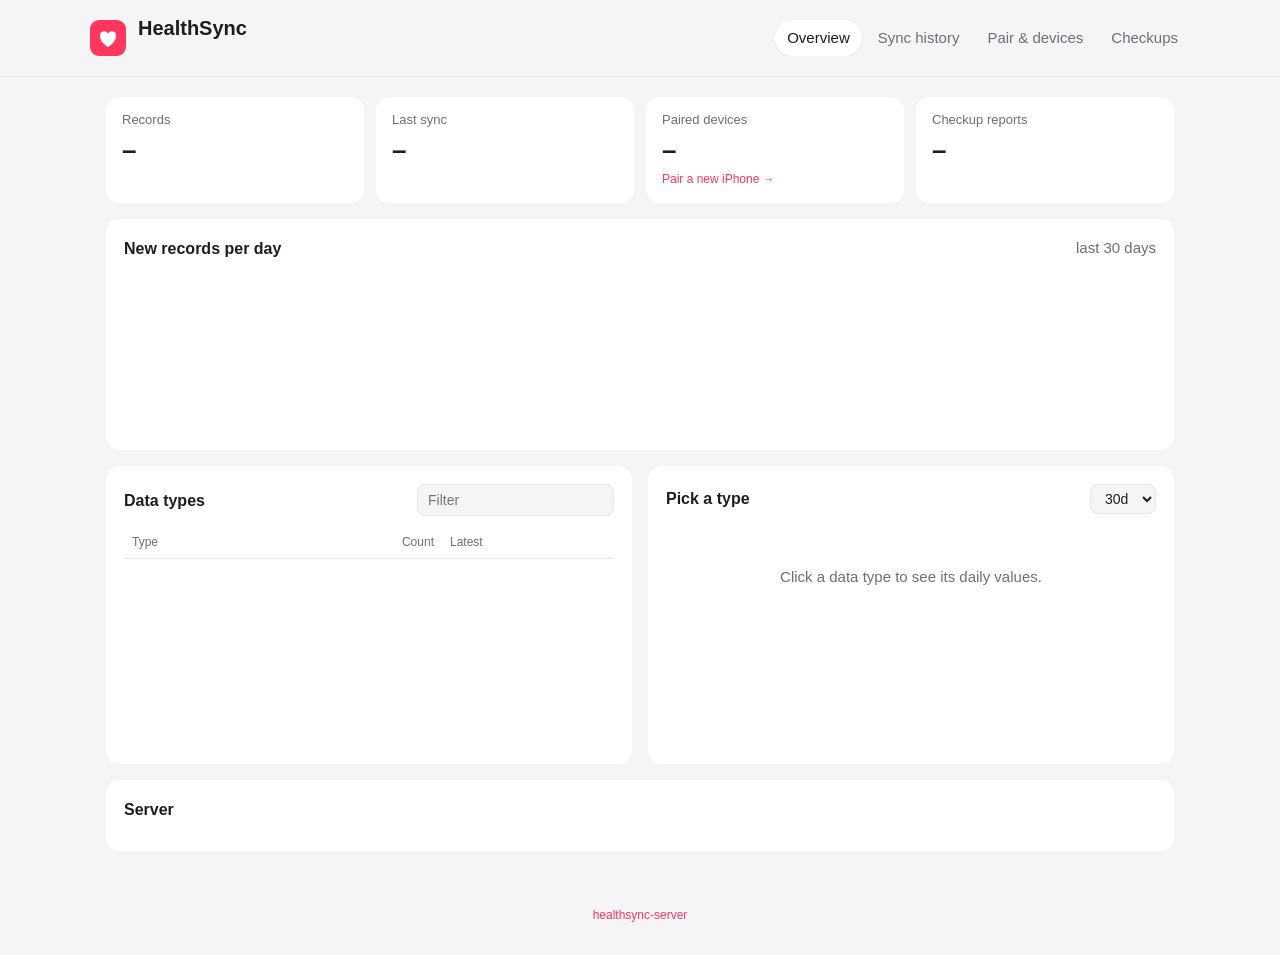
==== server/web/index.html @ b44e1334 "Desktop app: native MyGo window and menu bar, Kero-style look The server core moves to package serve" ====
<!doctype html>
<html lang="en">
<head>
<meta charset="utf-8">
<meta name="viewport" content="width=device-width, initial-scale=1">
<title>HealthSync Server</title>
<link rel="icon" href="data:image/svg+xml,%3Csvg xmlns='http://www.w3.org/2000/svg' viewBox='0 0 32 32'%3E%3Crect width='32' height='32' rx='8' fill='%23ff375f'/%3E%3Cpath d='M16 24s-7-4.4-7-9.2A3.8 3.8 0 0 1 16 12a3.8 3.8 0 0 1 7 2.8C23 19.6 16 24 16 24z' fill='%23fff'/%3E%3C/svg%3E">
<link rel="stylesheet" href="style.css">
</head>
<body>
<header class="top">
  <div class="brand">
    <span class="logo" aria-hidden="true"></span>
    <div>
      <h1 id="server-name">HealthSync</h1>
      <p class="sub" id="server-sub">&nbsp;</p>
    </div>
  </div>
  <nav class="tabs" role="tablist">
    <button role="tab" data-tab="overview" data-i18n="tab.overview">Overview</button>
    <button role="tab" data-tab="history" data-i18n="tab.history">Sync history</button>
    <button role="tab" data-tab="devices" data-i18n="tab.devices">Pair &amp; devices</button>
    <button role="tab" data-tab="reports" data-i18n="tab.reports">Checkups</button>
  </nav>
</header>

<main>
  <!-- overview -->
  <section id="tab-overview" class="tab">
    <div class="tiles">
      <div class="tile"><span class="label" data-i18n="ov.records">Records</span><span class="value" id="t-total">–</span><span class="hint" id="t-types"></span></div>
      <div class="tile"><span class="label" data-i18n="ov.last">Last sync</span><span class="value" id="t-last">–</span><span class="hint" id="t-last-hint"></span></div>
      <div class="tile"><span class="label" data-i18n="ov.devices">Paired devices</span><span class="value" id="t-devices">–</span><span class="hint"><a href="#devices" data-i18n="ov.pairnew">Pair a new iPhone →</a></span></div>
      <div class="tile"><span class="label" data-i18n="ov.reports">Checkup reports</span><span class="value" id="t-reports">–</span><span class="hint" id="t-reports-hint"></span></div>
    </div>

    <div class="card">
      <div class="card-head"><h2 data-i18n="ov.activity">New records per day</h2><span class="muted" data-i18n="ov.30d">last 30 days</span></div>
      <div id="activity" class="chart"></div>
    </div>

    <div class="grid2">
      <div class="card">
        <div class="card-head"><h2 data-i18n="ov.types">Data types</h2><input id="type-filter" type="search" data-i18n-ph="ov.filter" placeholder="Filter"></div>
        <div class="scroll"><table class="list" id="types"><thead><tr><th data-i18n="col.type">Type</th><th class="num" data-i18n="col.count">Count</th><th data-i18n="col.latest">Latest</th></tr></thead><tbody></tbody></table></div>
      </div>
      <div class="card" id="type-detail">
        <div class="card-head"><h2 id="td-title" data-i18n="ov.pick">Pick a type</h2><select id="td-days"><option value="7">7d</option><option value="30" selected>30d</option><option value="365">1y</option></select></div>
        <div id="td-chart" class="chart tall"><p class="empty" data-i18n="ov.pickhint">Click a data type to see its daily values.</p></div>
      </div>
    </div>

    <div class="card">
      <div class="card-head"><h2 data-i18n="ov.server">Server</h2></div>
      <dl class="kv" id="server-info"></dl>
    </div>
  </section>

  <!-- history -->
  <section id="tab-history" class="tab" hidden>
    <div class="card">
      <div class="card-head">
        <h2 data-i18n="tab.history">Sync history</h2>
        <div class="seg" id="kind-filter">
          <button data-kind="" class="on" data-i18n="k.all">All</button>
          <button data-kind="ingest" data-i18n="k.ingest">Data</button>
          <button data-kind="report" data-i18n="k.report">Checkups</button>
          <button data-kind="pair" data-i18n="k.pair">Pairing</button>
          <button data-kind="auth" data-i18n="k.auth">Rejected</button>
          <button data-kind="hook" data-i18n="k.hook">Hook</button>
        </div>
      </div>
      <div class="scroll"><table class="list" id="logs"><thead><tr>
        <th data-i18n="col.time">Time</th><th data-i18n="col.event">Event</th><th data-i18n="col.device">Device</th>
        <th class="num" data-i18n="col.received">Received</th><th class="num" data-i18n="col.new">New</th><th data-i18n="col.detail">Detail</th>
      </tr></thead><tbody></tbody></table></div>
      <button class="ghost wide" id="more" data-i18n="more">Load more</button>
    </div>
  </section>

  <!-- pairing -->
  <section id="tab-devices" class="tab" hidden>
    <div id="pending"></div>
    <div class="card pair">
      <div class="pair-body">
        <div class="qr" id="qr"><button class="primary" id="pair-btn" data-i18n="pair.new">Pair a new iPhone</button></div>
        <div class="pair-text">
          <h2 data-i18n="pair.title">Pair with the HealthSync app</h2>
          <ol>
            <li data-i18n="pair.s1">Click “Pair a new iPhone” to show a one-time code.</li>
            <li data-i18n="pair.s2">On the iPhone, scan the QR code with the Camera or in HealthSync → Add destination → Local server.</li>
            <li data-i18n="pair.s3">The app saves the address and its own token. Done.</li>
          </ol>
          <div id="pair-active" hidden>
            <p class="code" id="pair-code"></p>
            <p class="muted"><span data-i18n="pair.expires">Expires in</span> <span id="pair-left"></span> · <span id="pair-url"></span></p>
            <p><button class="ghost" id="pair-copy" data-i18n="pair.copy">Copy link</button> <button class="ghost" id="pair-cancel" data-i18n="pair.cancel">Cancel</button></p>
          </div>
        </div>
      </div>
    </div>
    <div class="card">
      <div class="card-head"><h2 data-i18n="dev.title">Paired devices</h2></div>
      <div class="scroll"><table class="list" id="devices"><thead><tr>
        <th data-i18n="col.device">Device</th><th data-i18n="dev.paired">Paired</th><th data-i18n="dev.seen">Last seen</th><th></th>
      </tr></thead><tbody></tbody></table></div>
      <details class="token">
        <summary data-i18n="tok.title">Shared token (manual setup)</summary>
        <p class="muted" data-i18n="tok.hint">Paste this into the app if you can't scan. Every paired device has its own token instead, which you can revoke above.</p>
        <p><code id="token">••••••••</code> <button class="ghost" id="token-show" data-i18n="tok.show">Show</button></p>
      </details>
    </div>

    <div class="card">
      <div class="card-head"><h2 data-i18n="mcp.title">AI assistants (MCP)</h2></div>
      <p class="muted" data-i18n="mcp.hint">Let Claude or another MCP client read your health data (read-only). Create a token for it; you can revoke it above like any device.</p>
      <p><button class="ghost" id="mcp-token" data-i18n="mcp.create">Create token for an AI assistant</button></p>
      <div id="mcp-setup" hidden>
        <p class="muted" data-i18n="mcp.once">Copy it now, it won't be shown again.</p>
        <div id="mcp-configs"></div>
      </div>
      <p class="muted"><span data-i18n="mcp.local">On this computer, desktop apps can also run it over stdio without a token:</span></p>
      <pre class="snippet">{"mcpServers": {"healthsync": {"command": "healthsync-server", "args": ["mcp"]}}}</pre>
    </div>
  </section>

  <!-- reports -->
  <section id="tab-reports" class="tab" hidden>
    <div class="card">
      <div class="card-head"><h2 data-i18n="tab.reports">Checkups</h2></div>
      <p class="muted" data-i18n="rep.hint">Checkup reports imported in the app (PDF / photo → structured values). Files are kept in the reports folder of the data directory.</p>
      <div class="scroll"><table class="list" id="reports"><thead><tr>
        <th data-i18n="col.date">Date</th><th data-i18n="rep.inst">Institution</th><th class="num" data-i18n="rep.items">Items</th><th class="num" data-i18n="rep.flagged">Flagged</th><th data-i18n="rep.received">Received</th>
      </tr></thead><tbody></tbody></table></div>
    </div>
  </section>
</main>
<footer><a href="https://github.com/herosizy/healthsync-server" target="_blank" rel="noopener">healthsync-server</a> <span id="ver"></span></footer>
<script src="app.js"></script>
</body>
</html>
---- server/web/style.css ----
:root {
  --bg: #f5f5f7; --card: #fff; --text: #1d1d1f; --muted: #6e6e73; --line: #e5e5ea;
  --accent: #ff375f; --accent-soft: #ffe5ea; --ok: #248a3d; --bad: #d70015; --bar: #ff375f; --bar-soft: #ffc2cf;
  --radius: 14px;
  color-scheme: light dark;
}
@media (prefers-color-scheme: dark) {
  :root {
    --bg: #000; --card: #1c1c1e; --text: #f5f5f7; --muted: #98989d; --line: #2c2c2e;
    --accent: #ff4f73; --accent-soft: #3a1820; --ok: #30d158; --bad: #ff453a; --bar: #ff4f73; --bar-soft: #5a2533;
  }
}
* { box-sizing: border-box; }
body {
  margin: 0; background: var(--bg); color: var(--text);
  font: 15px/1.45 -apple-system, BlinkMacSystemFont, "SF Pro Text", "PingFang SC", "Segoe UI", Roboto, "Noto Sans SC", sans-serif;
}
a { color: var(--accent); text-decoration: none; }
a:hover { text-decoration: underline; }
h1, h2 { margin: 0; font-weight: 650; }
h1 { font-size: 20px; }
h2 { font-size: 16px; }
.muted, .sub { color: var(--muted); }
.sub { margin: 0; font-size: 13px; }

.top {
  position: sticky; top: 0; z-index: 2; display: flex; flex-wrap: wrap; gap: 12px 24px; align-items: center; justify-content: space-between;
  padding: 14px max(16px, calc((100vw - 1100px) / 2)); background: color-mix(in srgb, var(--bg) 85%, transparent);
  backdrop-filter: saturate(180%) blur(20px); border-bottom: 1px solid var(--line);
}
@media (max-width: 760px) { .top { position: static; } }
.brand { display: flex; gap: 12px; align-items: center; min-width: 0; }
.logo { width: 36px; height: 36px; border-radius: 9px; flex: none; background: var(--accent) url("data:image/svg+xml,%3Csvg xmlns='http://www.w3.org/2000/svg' viewBox='0 0 32 32'%3E%3Cpath d='M16 24s-7-4.4-7-9.2A3.8 3.8 0 0 1 16 12a3.8 3.8 0 0 1 7 2.8C23 19.6 16 24 16 24z' fill='%23fff'/%3E%3C/svg%3E") center/100% no-repeat; }
.tabs { display: flex; gap: 4px; overflow-x: auto; max-width: 100%; }
.tabs button, .seg button {
  border: 0; background: none; color: var(--muted); font: inherit; padding: 7px 12px; border-radius: 999px; cursor: pointer; white-space: nowrap;
}
.tabs button[aria-selected="true"], .seg button.on { background: var(--card); color: var(--text); box-shadow: 0 1px 2px rgba(0,0,0,.08); }
main { max-width: 1100px; margin: 0 auto; padding: 20px 16px 40px; }
footer { text-align: center; color: var(--muted); font-size: 12px; padding: 0 16px 30px; }

.card { background: var(--card); border-radius: var(--radius); padding: 18px; margin-bottom: 16px; min-width: 0; }
.card-head { display: flex; flex-wrap: wrap; gap: 8px 12px; align-items: center; justify-content: space-between; margin-bottom: 12px; }
.grid2 { display: grid; grid-template-columns: 1fr 1fr; gap: 16px; }
.grid2 > .card { margin-bottom: 16px; }
@media (max-width: 760px) { .grid2 { grid-template-columns: 1fr; gap: 0; } }

.tiles { display: grid; grid-template-columns: repeat(4, 1fr); gap: 12px; margin-bottom: 16px; }
@media (max-width: 760px) { .tiles { grid-template-columns: 1fr 1fr; } }
.tile { background: var(--card); border-radius: var(--radius); padding: 14px 16px; display: flex; flex-direction: column; gap: 2px; min-width: 0; }
.tile .label { color: var(--muted); font-size: 13px; }
.tile .value { font-size: 26px; font-weight: 650; font-variant-numeric: tabular-nums; white-space: nowrap; overflow: hidden; text-overflow: ellipsis; }
.tile .hint { color: var(--muted); font-size: 12px; min-height: 1.4em; white-space: nowrap; overflow: hidden; text-overflow: ellipsis; }

.chart { width: 100%; height: 160px; position: relative; }
.chart.tall { height: 220px; }
.chart svg { width: 100%; height: 100%; display: block; overflow: visible; }
.chart .axis { fill: var(--muted); font-size: 10px; }
.chart .grid { stroke: var(--line); stroke-width: 1; }
.chart .bar { fill: var(--bar); }
.chart .bar.fail { fill: var(--bad); }
.chart .bar:hover { opacity: .75; }
.chart .line { fill: none; stroke: var(--accent); stroke-width: 2; }
.chart .area { fill: var(--accent-soft); }
.empty { color: var(--muted); text-align: center; padding: 40px 0; margin: 0; }
.tip { position: absolute; pointer-events: none; background: var(--text); color: var(--bg); font-size: 12px; padding: 4px 8px; border-radius: 6px; white-space: nowrap; transform: translate(-50%, -110%); }

.scroll { overflow-x: auto; }
table.list { width: 100%; border-collapse: collapse; font-size: 14px; }
.list th { text-align: left; color: var(--muted); font-weight: 500; font-size: 12px; padding: 6px 8px; border-bottom: 1px solid var(--line); white-space: nowrap; }
.list td { padding: 8px; border-bottom: 1px solid var(--line); vertical-align: top; }
.list tr:last-child td { border-bottom: 0; }
.list .num { text-align: right; font-variant-numeric: tabular-nums; }
#types tbody tr { cursor: pointer; }
#types tbody tr:hover, #types tbody tr.sel { background: var(--accent-soft); }
#types td:first-child { word-break: break-all; }
.card > .scroll { max-height: 420px; overflow-y: auto; }
#tab-history .card > .scroll { max-height: none; }
.nowrap { white-space: nowrap; }
.badge { display: inline-block; font-size: 12px; padding: 1px 8px; border-radius: 999px; background: var(--line); white-space: nowrap; }
.badge.ok { background: color-mix(in srgb, var(--ok) 18%, transparent); color: var(--ok); }
.badge.bad { background: color-mix(in srgb, var(--bad) 15%, transparent); color: var(--bad); }
.detail { color: var(--muted); font-size: 13px; max-width: 420px; }
.detail details summary { cursor: pointer; }
.detail pre { white-space: pre-wrap; word-break: break-word; margin: 6px 0 0; font-size: 12px; }

input[type=search], select { font: inherit; font-size: 14px; color: var(--text); background: var(--bg); border: 1px solid var(--line); border-radius: 8px; padding: 5px 10px; }
button.primary, button.ghost { font: inherit; border-radius: 10px; cursor: pointer; padding: 8px 14px; }
button.primary { background: var(--accent); color: #fff; border: 0; font-weight: 600; padding: 12px 18px; }
button.ghost { background: none; color: var(--accent); border: 1px solid var(--line); }
button.ghost.danger { color: var(--bad); }
button.wide { width: 100%; margin-top: 10px; }

.pair-body { display: flex; gap: 28px; align-items: center; flex-wrap: wrap; }
.qr { width: 240px; height: 240px; flex: none; display: grid; place-items: center; background: var(--bg); border-radius: 12px; }
.qr svg { width: 100%; height: 100%; border-radius: 12px; }
.pair-text { flex: 1 1 280px; min-width: 0; }
.pair-text ol { padding-left: 20px; color: var(--muted); }
.code { font-size: 40px; font-weight: 700; letter-spacing: .12em; margin: 8px 0 0; font-variant-numeric: tabular-nums; }
@media (max-width: 560px) { .qr { width: 100%; height: auto; aspect-ratio: 1; } }

.pending { border: 2px solid var(--accent); }
.pending .row { display: flex; gap: 12px; align-items: center; justify-content: space-between; flex-wrap: wrap; }

.kv { display: grid; grid-template-columns: max-content 1fr; gap: 6px 16px; margin: 0; font-size: 14px; }
.kv dt { color: var(--muted); }
.kv dd { margin: 0; word-break: break-all; }
.token { margin-top: 12px; }
.token summary { cursor: pointer; color: var(--muted); }
code { font-family: ui-monospace, SFMono-Regular, Menlo, monospace; font-size: 13px; word-break: break-all; }
.snippet { background: var(--bg); border-radius: 8px; padding: 10px 12px; font: 12px/1.5 ui-monospace, SFMono-Regular, Menlo, monospace; white-space: pre-wrap; word-break: break-all; margin: 4px 0 12px; }
.cfg-head { display: flex; justify-content: space-between; align-items: center; gap: 8px; font-size: 13px; color: var(--muted); }
.cfg-head button { padding: 3px 10px; font-size: 13px; }
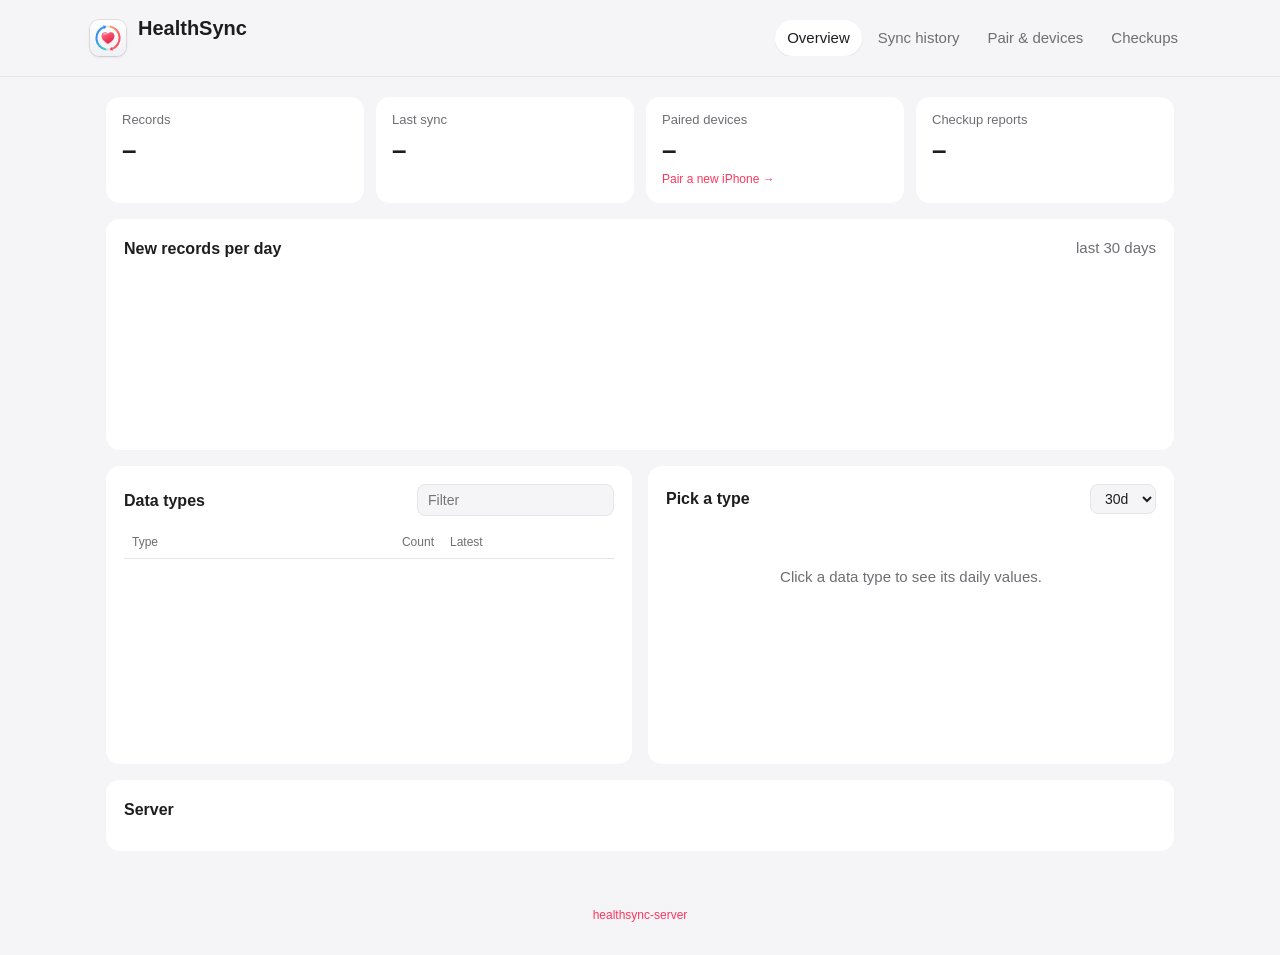
==== commit 24fd449c: "healthsync-server Self-hosted server for the HealthSync iPhone app: receives Apple Health data into " ====
--- a/server/web/index.html
+++ b/server/web/index.html
@@ -4,7 +4,8 @@
 <meta charset="utf-8">
 <meta name="viewport" content="width=device-width, initial-scale=1">
 <title>HealthSync Server</title>
-<link rel="icon" href="data:image/svg+xml,%3Csvg xmlns='http://www.w3.org/2000/svg' viewBox='0 0 32 32'%3E%3Crect width='32' height='32' rx='8' fill='%23ff375f'/%3E%3Cpath d='M16 24s-7-4.4-7-9.2A3.8 3.8 0 0 1 16 12a3.8 3.8 0 0 1 7 2.8C23 19.6 16 24 16 24z' fill='%23fff'/%3E%3C/svg%3E">
+<link rel="icon" href="icon.svg" type="image/svg+xml">
+<link rel="apple-touch-icon" href="apple-touch-icon.png">
 <link rel="stylesheet" href="style.css">
 </head>
 <body>
--- a/server/web/style.css
+++ b/server/web/style.css
@@ -30,7 +30,7 @@
 }
 @media (max-width: 760px) { .top { position: static; } }
 .brand { display: flex; gap: 12px; align-items: center; min-width: 0; }
-.logo { width: 36px; height: 36px; border-radius: 9px; flex: none; background: var(--accent) url("data:image/svg+xml,%3Csvg xmlns='http://www.w3.org/2000/svg' viewBox='0 0 32 32'%3E%3Cpath d='M16 24s-7-4.4-7-9.2A3.8 3.8 0 0 1 16 12a3.8 3.8 0 0 1 7 2.8C23 19.6 16 24 16 24z' fill='%23fff'/%3E%3C/svg%3E") center/100% no-repeat; }
+.logo { width: 36px; height: 36px; border-radius: 9px; flex: none; background: url("icon.svg") center/100% no-repeat; box-shadow: 0 0 0 1px rgba(0,0,0,.08), 0 1px 3px rgba(0,0,0,.12); }
 .tabs { display: flex; gap: 4px; overflow-x: auto; max-width: 100%; }
 .tabs button, .seg button {
   border: 0; background: none; color: var(--muted); font: inherit; padding: 7px 12px; border-radius: 999px; cursor: pointer; white-space: nowrap;
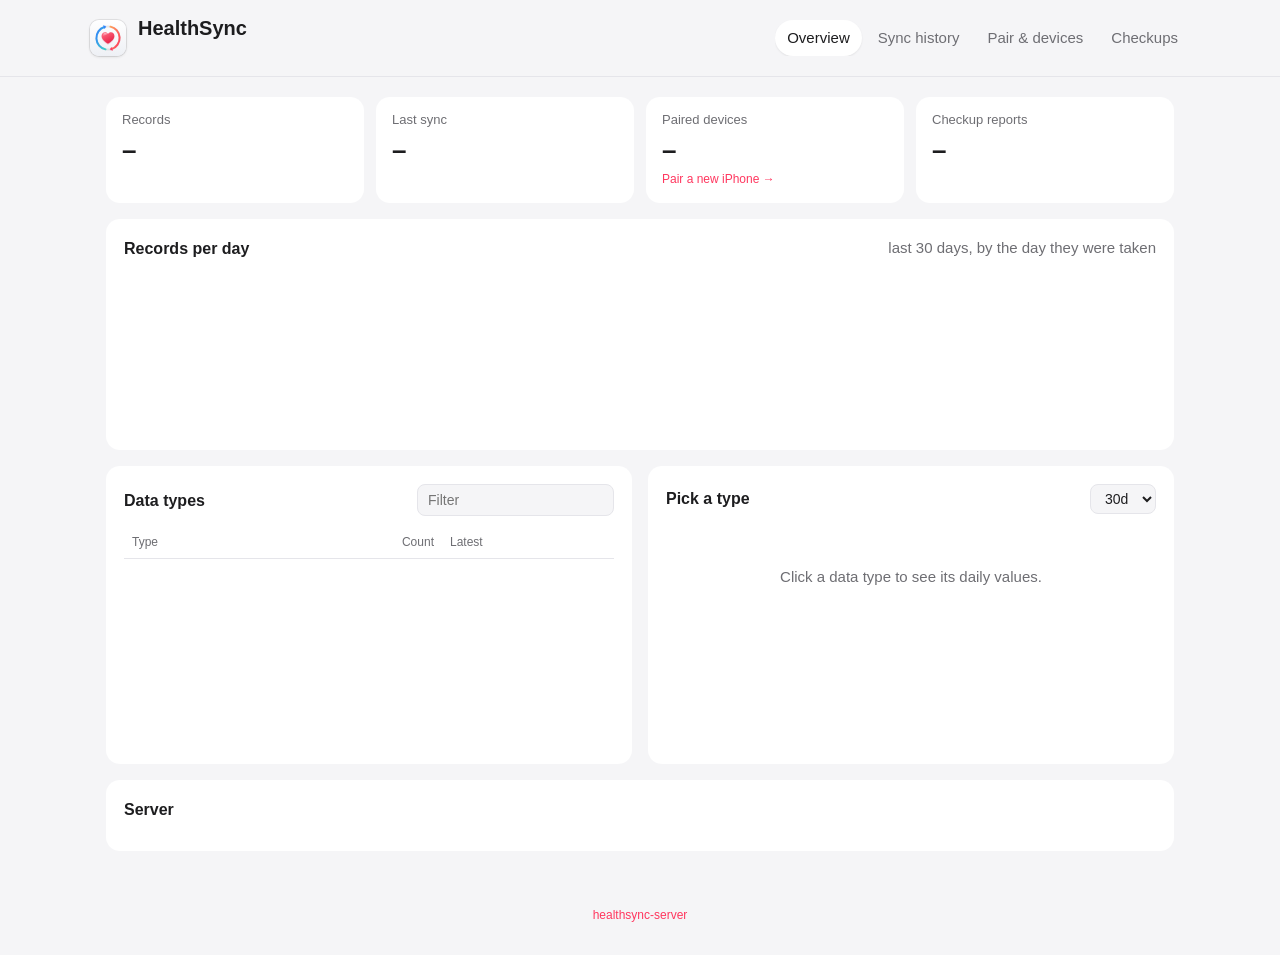
==== commit 1aa0a069: "Release 0.0.5: two-step pairing, read-only AI tokens, backups, update prompt - POST/GET/DELETE /pair" ====
--- a/server/web/index.html
+++ b/server/web/index.html
@@ -36,7 +36,7 @@
     </div>
 
     <div class="card">
-      <div class="card-head"><h2 data-i18n="ov.activity">New records per day</h2><span class="muted" data-i18n="ov.30d">last 30 days</span></div>
+      <div class="card-head"><h2 data-i18n="ov.activity">Records per day</h2><span class="muted" data-i18n="ov.30d">last 30 days, by the day they were taken</span></div>
       <div id="activity" class="chart"></div>
     </div>
 
@@ -113,7 +113,10 @@
     </div>
 
     <div class="card">
-      <div class="card-head"><h2 data-i18n="mcp.title">AI assistants (MCP)</h2></div>
+      <div class="card-head"><h2 data-i18n="mcp.title">AI assistants (MCP)</h2>
+        <label class="switch"><input type="checkbox" id="mcp-on"> <span data-i18n="mcp.on">Allow AI assistants</span></label></div>
+      <p class="muted" id="mcp-off" hidden data-i18n="mcp.offHint">Turned off: no assistant can connect. Tokens are kept and work again when you turn it back on.</p>
+      <div id="mcp-body">
       <p class="muted" data-i18n="mcp.hint">Let Claude or another MCP client read your health data (read-only). Create a token for it; you can revoke it above like any device.</p>
       <p><button class="ghost" id="mcp-token" data-i18n="mcp.create">Create token for an AI assistant</button></p>
       <div id="mcp-setup" hidden>
@@ -122,6 +125,10 @@
       </div>
       <p class="muted"><span data-i18n="mcp.local">On this computer, desktop apps can also run it over stdio without a token:</span></p>
       <pre class="snippet">{"mcpServers": {"healthsync": {"command": "healthsync-server", "args": ["mcp"]}}}</pre>
+      <p class="muted" data-i18n="mcp.extras">Once connected, the assistant offers prompts (weekly review, checkup review, sleep analysis, compare two periods) and resources (database schema, latest checkup, last 7 days).</p>
+      <p class="muted"><span data-i18n="mcp.skill">The skill tells the assistant how to query your data. Install it in Claude Code:</span> <a href="/skill.md" target="_blank">SKILL.md</a></p>
+      <pre class="snippet" id="skill-cmd"></pre>
+      </div>
     </div>
   </section>
 
--- a/server/web/style.css
+++ b/server/web/style.css
@@ -41,6 +41,8 @@
 
 .card { background: var(--card); border-radius: var(--radius); padding: 18px; margin-bottom: 16px; min-width: 0; }
 .card-head { display: flex; flex-wrap: wrap; gap: 8px 12px; align-items: center; justify-content: space-between; margin-bottom: 12px; }
+.switch { display: inline-flex; align-items: center; gap: 6px; font-size: 13px; cursor: pointer; }
+.switch input { accent-color: var(--accent, #e5484d); width: 16px; height: 16px; }
 .grid2 { display: grid; grid-template-columns: 1fr 1fr; gap: 16px; }
 .grid2 > .card { margin-bottom: 16px; }
 @media (max-width: 760px) { .grid2 { grid-template-columns: 1fr; gap: 0; } }
@@ -111,3 +113,4 @@
 .snippet { background: var(--bg); border-radius: 8px; padding: 10px 12px; font: 12px/1.5 ui-monospace, SFMono-Regular, Menlo, monospace; white-space: pre-wrap; word-break: break-all; margin: 4px 0 12px; }
 .cfg-head { display: flex; justify-content: space-between; align-items: center; gap: 8px; font-size: 13px; color: var(--muted); }
 .cfg-head button { padding: 3px 10px; font-size: 13px; }
+.confirm-code { font-size: 28px; font-weight: 700; letter-spacing: 6px; font-variant-numeric: tabular-nums; }
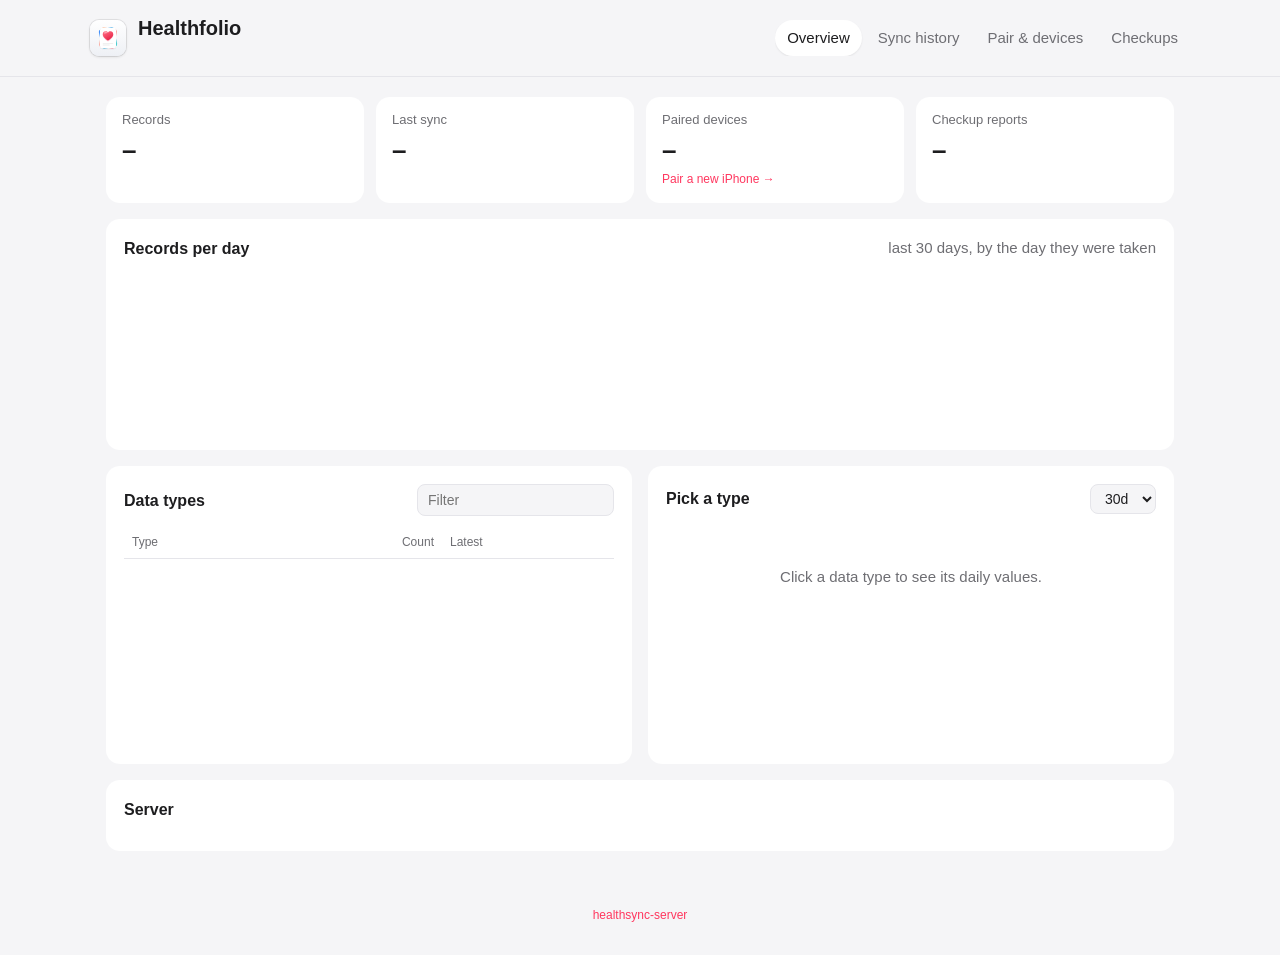
==== commit b5f6249c: "Release 0.0.15: HealthSync is now Healthfolio - The app, dashboard, menus, MCP descriptions and docs" ====
--- a/server/web/index.html
+++ b/server/web/index.html
@@ -3,7 +3,7 @@
 <head>
 <meta charset="utf-8">
 <meta name="viewport" content="width=device-width, initial-scale=1">
-<title>HealthSync Server</title>
+<title>Healthfolio Server</title>
 <link rel="icon" href="icon.svg" type="image/svg+xml">
 <link rel="apple-touch-icon" href="apple-touch-icon.png">
 <link rel="stylesheet" href="style.css">
@@ -13,7 +13,7 @@
   <div class="brand">
     <span class="logo" aria-hidden="true"></span>
     <div>
-      <h1 id="server-name">HealthSync</h1>
+      <h1 id="server-name">Healthfolio</h1>
       <p class="sub" id="server-sub">&nbsp;</p>
     </div>
   </div>
@@ -51,6 +51,12 @@
       </div>
     </div>
 
+    <div class="card" id="storage-card" hidden>
+      <div class="card-head"><h2 data-i18n="st.title">Storage</h2><span class="muted" id="storage-sub"></span></div>
+      <div class="stbar" id="storage-bar"></div>
+      <table class="sttable"><tbody id="storage-rows"></tbody></table>
+    </div>
+
     <div class="card">
       <div class="card-head"><h2 data-i18n="ov.server">Server</h2></div>
       <dl class="kv" id="server-info"></dl>
@@ -86,10 +92,10 @@
       <div class="pair-body">
         <div class="qr" id="qr"><button class="primary" id="pair-btn" data-i18n="pair.new">Pair a new iPhone</button></div>
         <div class="pair-text">
-          <h2 data-i18n="pair.title">Pair with the HealthSync app</h2>
+          <h2 data-i18n="pair.title">Pair with the Healthfolio app</h2>
           <ol>
             <li data-i18n="pair.s1">Click “Pair a new iPhone” to show a one-time code.</li>
-            <li data-i18n="pair.s2">On the iPhone, scan the QR code with the Camera or in HealthSync → Add destination → Local server.</li>
+            <li data-i18n="pair.s2">On the iPhone, scan the QR code with the Camera or in Healthfolio → Add destination → Local server.</li>
             <li data-i18n="pair.s3">The app saves the address and its own token. Done.</li>
           </ol>
           <div id="pair-active" hidden>
@@ -141,6 +147,18 @@
         <th data-i18n="col.date">Date</th><th data-i18n="rep.inst">Institution</th><th class="num" data-i18n="rep.items">Items</th><th class="num" data-i18n="rep.flagged">Flagged</th><th data-i18n="rep.received">Received</th>
       </tr></thead><tbody></tbody></table></div>
     </div>
+    <div class="card" id="report-detail" hidden>
+      <div class="card-head"><h2 id="rd-title"></h2><span class="muted" id="rd-sub"></span></div>
+      <div class="rd-grid">
+        <div class="scroll rd-items"><table class="list" id="rd-items"><thead><tr>
+          <th data-i18n="rd.item">Item</th><th class="num" data-i18n="rd.value">Value</th><th data-i18n="rd.range">Range</th><th></th>
+        </tr></thead><tbody></tbody></table></div>
+        <div class="rd-viewer">
+          <div class="rd-files" id="rd-files"></div>
+          <div class="rd-page" id="rd-page"><p class="empty" data-i18n="rd.pick">Click an item to see where it is in the original.</p></div>
+        </div>
+      </div>
+    </div>
   </section>
 </main>
 <footer><a href="https://github.com/herosizy/healthsync-server" target="_blank" rel="noopener">healthsync-server</a> <span id="ver"></span></footer>
--- a/server/web/style.css
+++ b/server/web/style.css
@@ -114,3 +114,29 @@
 .cfg-head { display: flex; justify-content: space-between; align-items: center; gap: 8px; font-size: 13px; color: var(--muted); }
 .cfg-head button { padding: 3px 10px; font-size: 13px; }
 .confirm-code { font-size: 28px; font-weight: 700; letter-spacing: 6px; font-variant-numeric: tabular-nums; }
+.stbar { display: flex; height: 10px; border-radius: 5px; overflow: hidden; background: var(--line, rgba(127,127,127,.15)); margin: 6px 0 12px; }
+.stbar span { min-width: 2px; }
+.sttable { width: 100%; border-collapse: collapse; font-size: 14px; table-layout: fixed; }
+.sttable td { padding: 6px 0; }
+.sttable td:first-child { width: 190px; }
+.sttable td.num { width: 90px; text-align: right; font-variant-numeric: tabular-nums; }
+.sttable td.path { overflow: hidden; text-overflow: ellipsis; white-space: nowrap; padding-right: 12px; }
+.sttable td.path code { font-size: 12px; color: var(--muted); }
+.sttable .dot { display: inline-block; width: 8px; height: 8px; border-radius: 4px; margin-right: 8px; }
+@media (max-width: 600px) { .sttable td.path { display: none; } }
+#reports tbody tr[data-report] { cursor: pointer; }
+#reports tbody tr.sel, #rd-items tbody tr.sel { background: var(--accent-soft); }
+.rd-grid { display: grid; grid-template-columns: minmax(280px, 1fr) minmax(320px, 1.4fr); gap: 16px; align-items: start; }
+.rd-items { max-height: 75vh; overflow: auto; }
+#rd-items tbody tr.locatable { cursor: pointer; }
+#rd-items .loc { color: var(--accent); font-size: 16px; }
+.small { font-size: 12px; }
+.bad-text { color: var(--bad); }
+.rd-files { font-size: 13px; margin-bottom: 8px; word-break: break-all; }
+.rd-page { max-height: 75vh; overflow: auto; border-radius: 8px; }
+.rd-sheet { position: relative; line-height: 0; }
+.rd-sheet img, .rd-sheet canvas { width: 100%; height: auto; display: block; border-radius: 6px; background: #fff; }
+.rd-hl { position: absolute; border: 2px solid var(--accent); background: rgba(255, 55, 95, .15); border-radius: 3px;
+  box-shadow: 0 0 0 4px rgba(255, 55, 95, .18); pointer-events: none; }
+.rd-pdf { width: 100%; height: 70vh; border: 0; border-radius: 6px; }
+@media (max-width: 800px) { .rd-grid { grid-template-columns: 1fr; } }
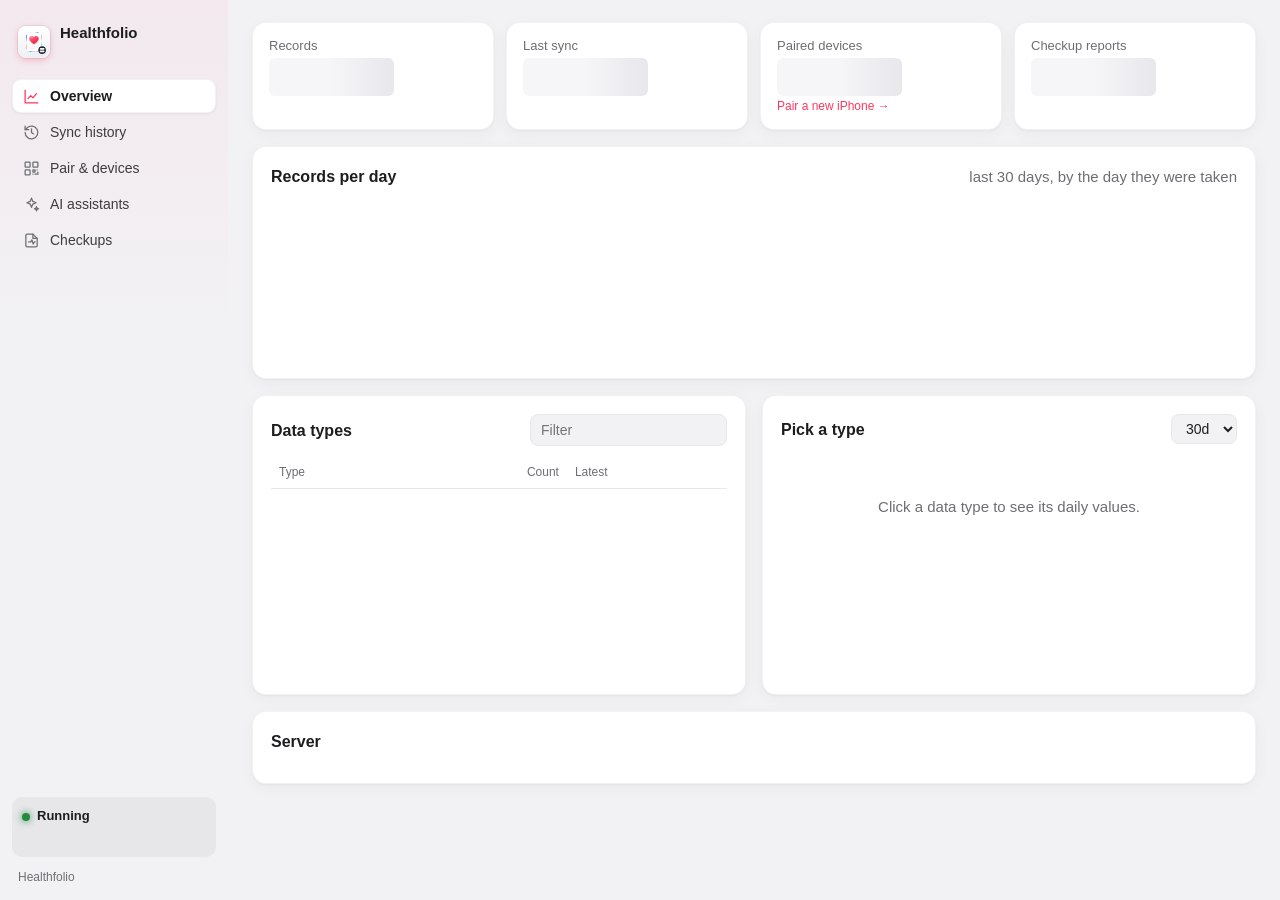
==== commit a5e402a3: "UI: dashboard sidebar redesign and motion; desktop sync pulse, toasts, pairing check Dashboard: side" ====
--- a/server/web/index.html
+++ b/server/web/index.html
@@ -9,30 +9,37 @@
 <link rel="stylesheet" href="style.css">
 </head>
 <body>
-<header class="top">
+<div class="shell">
+<aside class="side">
   <div class="brand">
     <span class="logo" aria-hidden="true"></span>
-    <div>
-      <h1 id="server-name">Healthfolio</h1>
-      <p class="sub" id="server-sub">&nbsp;</p>
+    <div class="brand-text">
+      <h1>Healthfolio</h1>
+      <p class="sub" id="server-name">&nbsp;</p>
     </div>
   </div>
   <nav class="tabs" role="tablist">
-    <button role="tab" data-tab="overview" data-i18n="tab.overview">Overview</button>
-    <button role="tab" data-tab="history" data-i18n="tab.history">Sync history</button>
-    <button role="tab" data-tab="devices" data-i18n="tab.devices">Pair &amp; devices</button>
-    <button role="tab" data-tab="reports" data-i18n="tab.reports">Checkups</button>
+    <button role="tab" data-tab="overview"><svg viewBox="0 0 24 24"><path d="M3 3v18h18"/><path d="M7 15l4-4 3 3 5-6"/></svg><span data-i18n="tab.overview">Overview</span></button>
+    <button role="tab" data-tab="history"><svg viewBox="0 0 24 24"><path d="M3 12a9 9 0 1 0 3-6.7L3 8"/><path d="M3 3v5h5"/><path d="M12 7v5l3 2"/></svg><span data-i18n="tab.history">Sync history</span></button>
+    <button role="tab" data-tab="devices"><svg viewBox="0 0 24 24"><rect x="3" y="3" width="7" height="7" rx="1"/><rect x="14" y="3" width="7" height="7" rx="1"/><rect x="3" y="14" width="7" height="7" rx="1"/><path d="M14 14h3v3h-3zM20 14v.01M14 20h.01M17 20h4v-3"/></svg><span data-i18n="tab.devices">Pair &amp; devices</span><b class="count" id="pending-count" hidden></b></button>
+    <button role="tab" data-tab="mcp"><svg viewBox="0 0 24 24"><path d="M12 3l1.9 4.6 4.6 1.9-4.6 1.9L12 16l-1.9-4.6-4.6-1.9 4.6-1.9z"/><path d="M19 15l.8 2.2 2.2.8-2.2.8L19 21l-.8-2.2-2.2-.8 2.2-.8z"/></svg><span data-i18n="tab.mcp">AI assistants</span></button>
+    <button role="tab" data-tab="reports"><svg viewBox="0 0 24 24"><path d="M14 3H6a2 2 0 0 0-2 2v14a2 2 0 0 0 2 2h12a2 2 0 0 0 2-2V9z"/><path d="M14 3v6h6"/><path d="M8 14h3l1.5-3 2 6 1.5-3H17"/></svg><span data-i18n="tab.reports">Checkups</span></button>
   </nav>
-</header>
+  <div class="status" id="status">
+    <div class="status-row"><i class="live" id="live"></i><span data-i18n="st.running">Running</span></div>
+    <span class="sub" id="server-sub">&nbsp;</span>
+  </div>
+  <footer><a href="https://github.com/HeroSizy/healthfolio-server" target="_blank" rel="noopener">Healthfolio</a> <span id="ver"></span></footer>
+</aside>
 
 <main>
   <!-- overview -->
   <section id="tab-overview" class="tab">
     <div class="tiles">
-      <div class="tile"><span class="label" data-i18n="ov.records">Records</span><span class="value" id="t-total">–</span><span class="hint" id="t-types"></span></div>
-      <div class="tile"><span class="label" data-i18n="ov.last">Last sync</span><span class="value" id="t-last">–</span><span class="hint" id="t-last-hint"></span></div>
-      <div class="tile"><span class="label" data-i18n="ov.devices">Paired devices</span><span class="value" id="t-devices">–</span><span class="hint"><a href="#devices" data-i18n="ov.pairnew">Pair a new iPhone →</a></span></div>
-      <div class="tile"><span class="label" data-i18n="ov.reports">Checkup reports</span><span class="value" id="t-reports">–</span><span class="hint" id="t-reports-hint"></span></div>
+      <div class="tile loading"><span class="label" data-i18n="ov.records">Records</span><span class="value" id="t-total">–</span><span class="hint" id="t-types"></span></div>
+      <div class="tile loading"><span class="label" data-i18n="ov.last">Last sync</span><span class="value" id="t-last">–</span><span class="hint" id="t-last-hint"></span></div>
+      <div class="tile loading"><span class="label" data-i18n="ov.devices">Paired devices</span><span class="value" id="t-devices">–</span><span class="hint"><a href="#devices" data-i18n="ov.pairnew">Pair a new iPhone →</a></span></div>
+      <div class="tile loading"><span class="label" data-i18n="ov.reports">Checkup reports</span><span class="value" id="t-reports">–</span><span class="hint" id="t-reports-hint"></span></div>
     </div>
 
     <div class="card">
@@ -117,13 +124,16 @@
         <p><code id="token">••••••••</code> <button class="ghost" id="token-show" data-i18n="tok.show">Show</button></p>
       </details>
     </div>
+  </section>
 
+  <!-- AI assistants -->
+  <section id="tab-mcp" class="tab" hidden>
     <div class="card">
       <div class="card-head"><h2 data-i18n="mcp.title">AI assistants (MCP)</h2>
         <label class="switch"><input type="checkbox" id="mcp-on"> <span data-i18n="mcp.on">Allow AI assistants</span></label></div>
       <p class="muted" id="mcp-off" hidden data-i18n="mcp.offHint">Turned off: no assistant can connect. Tokens are kept and work again when you turn it back on.</p>
       <div id="mcp-body">
-      <p class="muted" data-i18n="mcp.hint">Let Claude or another MCP client read your health data (read-only). Create a token for it; you can revoke it above like any device.</p>
+      <p class="muted" data-i18n="mcp.hint">Let Claude or another MCP client read your health data (read-only). Create a token for it; you can revoke it in Pair &amp; devices like any device.</p>
       <p><button class="ghost" id="mcp-token" data-i18n="mcp.create">Create token for an AI assistant</button></p>
       <div id="mcp-setup" hidden>
         <p class="muted" data-i18n="mcp.once">Copy it now, it won't be shown again.</p>
@@ -161,7 +171,8 @@
     </div>
   </section>
 </main>
-<footer><a href="https://github.com/herosizy/healthsync-server" target="_blank" rel="noopener">healthsync-server</a> <span id="ver"></span></footer>
+</div>
+<div class="toast" id="toast" role="status" aria-live="polite" hidden></div>
 <script src="app.js"></script>
 </body>
 </html>
--- a/server/web/style.css
+++ b/server/web/style.css
@@ -1,13 +1,17 @@
 :root {
-  --bg: #f5f5f7; --card: #fff; --text: #1d1d1f; --muted: #6e6e73; --line: #e5e5ea;
+  --bg: #f2f2f5; --card: #fff; --inset: #f6f6f8; --text: #1d1d1f; --muted: #6e6e73; --line: #e7e7ec;
   --accent: #ff375f; --accent-soft: #ffe5ea; --ok: #248a3d; --bad: #d70015; --bar: #ff375f; --bar-soft: #ffc2cf;
+  --card-border: rgba(0,0,0,.05); --card-shadow: 0 1px 2px rgba(0,0,0,.04), 0 4px 16px rgba(0,0,0,.04);
+  --side-sel: #fff;
   --radius: 14px;
   color-scheme: light dark;
 }
 @media (prefers-color-scheme: dark) {
   :root {
-    --bg: #000; --card: #1c1c1e; --text: #f5f5f7; --muted: #98989d; --line: #2c2c2e;
+    --bg: #0f0f11; --card: #1c1c1f; --inset: #232327; --text: #f5f5f7; --muted: #98989d; --line: #2c2c30;
     --accent: #ff4f73; --accent-soft: #3a1820; --ok: #30d158; --bad: #ff453a; --bar: #ff4f73; --bar-soft: #5a2533;
+    --card-border: rgba(255,255,255,.06); --card-shadow: 0 1px 2px rgba(0,0,0,.3);
+    --side-sel: #26262a;
   }
 }
 * { box-sizing: border-box; }
@@ -23,23 +27,94 @@
 .muted, .sub { color: var(--muted); }
 .sub { margin: 0; font-size: 13px; }
 
-.top {
-  position: sticky; top: 0; z-index: 2; display: flex; flex-wrap: wrap; gap: 12px 24px; align-items: center; justify-content: space-between;
-  padding: 14px max(16px, calc((100vw - 1100px) / 2)); background: color-mix(in srgb, var(--bg) 85%, transparent);
-  backdrop-filter: saturate(180%) blur(20px); border-bottom: 1px solid var(--line);
-}
-@media (max-width: 760px) { .top { position: static; } }
-.brand { display: flex; gap: 12px; align-items: center; min-width: 0; }
-.logo { width: 36px; height: 36px; border-radius: 9px; flex: none; background: url("icon.svg") center/100% no-repeat; box-shadow: 0 0 0 1px rgba(0,0,0,.08), 0 1px 3px rgba(0,0,0,.12); }
-.tabs { display: flex; gap: 4px; overflow-x: auto; max-width: 100%; }
+/* layout: a sidebar as in the desktop app; on a phone it becomes a bar on top */
+.shell { display: grid; grid-template-columns: 228px minmax(0, 1fr); min-height: 100vh; }
+.side {
+  position: sticky; top: 0; height: 100vh; display: flex; flex-direction: column; gap: 2px; padding: 18px 12px 14px;
+  background: linear-gradient(180deg, color-mix(in srgb, var(--accent) 5%, var(--bg)), var(--bg) 40%);
+}
+.brand { display: flex; gap: 10px; align-items: center; min-width: 0; padding: 4px 6px 16px; }
+.brand-text { min-width: 0; }
+.brand h1 { font-size: 15px; }
+.brand .sub { font-size: 12px; white-space: nowrap; overflow: hidden; text-overflow: ellipsis; }
+.logo { width: 32px; height: 32px; border-radius: 8px; flex: none; background: url("icon.svg") center/100% no-repeat;
+  box-shadow: 0 0 0 1px rgba(0,0,0,.06), 0 2px 6px color-mix(in srgb, var(--accent) 30%, transparent); }
+.tabs { display: flex; flex-direction: column; gap: 2px; }
 .tabs button, .seg button {
   border: 0; background: none; color: var(--muted); font: inherit; padding: 7px 12px; border-radius: 999px; cursor: pointer; white-space: nowrap;
-}
-.tabs button[aria-selected="true"], .seg button.on { background: var(--card); color: var(--text); box-shadow: 0 1px 2px rgba(0,0,0,.08); }
-main { max-width: 1100px; margin: 0 auto; padding: 20px 16px 40px; }
-footer { text-align: center; color: var(--muted); font-size: 12px; padding: 0 16px 30px; }
-
-.card { background: var(--card); border-radius: var(--radius); padding: 18px; margin-bottom: 16px; min-width: 0; }
+  transition: background-color .16s, color .16s, box-shadow .16s;
+}
+.tabs button {
+  display: flex; align-items: center; gap: 10px; border-radius: 9px; padding: 0 10px; height: 34px; font-size: 14px; font-weight: 500;
+  color: color-mix(in srgb, var(--text) 85%, transparent); border: 1px solid transparent; text-align: left;
+}
+.tabs button svg { width: 17px; height: 17px; flex: none; fill: none; stroke: var(--muted); stroke-width: 1.8; stroke-linecap: round; stroke-linejoin: round; transition: stroke .16s; }
+.tabs button span { flex: 1; }
+.tabs button:hover { background: color-mix(in srgb, var(--text) 5%, transparent); }
+.tabs button[aria-selected="true"] { background: var(--side-sel); color: var(--text); font-weight: 600; border-color: var(--card-border); box-shadow: 0 1px 3px rgba(0,0,0,.06); }
+.tabs button[aria-selected="true"] svg { stroke: var(--accent); }
+.count { font-size: 11px; font-weight: 600; color: #fff; background: var(--accent); border-radius: 8px; padding: 1px 6px; }
+.seg button.on { background: var(--card); color: var(--text); box-shadow: 0 1px 2px rgba(0,0,0,.08); }
+.status { margin-top: auto; background: color-mix(in srgb, var(--text) 5%, transparent); border-radius: 10px; padding: 10px; display: flex; flex-direction: column; gap: 3px; }
+.status-row { display: flex; align-items: center; gap: 7px; font-size: 13px; font-weight: 600; }
+.status .sub { font-size: 12px; word-break: break-all; }
+.live { width: 8px; height: 8px; border-radius: 4px; background: var(--ok); box-shadow: 0 0 6px 2px color-mix(in srgb, var(--ok) 45%, transparent); }
+.live.pulse { animation: pulse 1.6s ease-out; }
+@keyframes pulse {
+  40% { box-shadow: 0 0 18px 8px color-mix(in srgb, var(--ok) 60%, transparent); transform: scale(1.25); }
+}
+.count.pulse { animation: pop .5s cubic-bezier(.3, 1.6, .5, 1); }
+@keyframes pop { from { transform: scale(.4); } }
+footer { color: var(--muted); font-size: 12px; padding: 10px 6px 0; }
+footer a { color: var(--muted); }
+main { max-width: 1120px; width: 100%; padding: 22px 24px 40px; }
+
+@media (max-width: 860px) {
+  .shell { grid-template-columns: minmax(0, 1fr); }
+  .side > * { min-width: 0; }
+  .side { position: sticky; top: 0; z-index: 3; height: auto; flex-direction: row; flex-wrap: wrap; align-items: center; gap: 4px 12px;
+    padding: 10px 16px; background: color-mix(in srgb, var(--bg) 85%, transparent); backdrop-filter: saturate(180%) blur(20px); border-bottom: 1px solid var(--line); }
+  .brand { padding: 0; flex: 1; }
+  .tabs { flex-direction: row; overflow-x: auto; flex: 1 1 100%; order: 3; scrollbar-width: none; }
+  .tabs button { height: 32px; flex: none; }
+  .tabs button svg { display: none; }
+  .status { margin: 0; flex-direction: row; align-items: center; gap: 8px; padding: 6px 10px; }
+  .status .sub, .side footer { display: none; }
+  main { padding: 16px 16px 40px; }
+}
+
+.card { background: var(--card); border-radius: var(--radius); padding: 18px; margin-bottom: 16px; min-width: 0;
+  border: 1px solid var(--card-border); box-shadow: var(--card-shadow); }
+
+/* motion: pages rise in, cards follow, numbers roll, bars grow. Nothing loops. */
+.tab:not([hidden]) > * { animation: rise .32s cubic-bezier(.2, .8, .2, 1) both; }
+.tab:not([hidden]) > :nth-child(2) { animation-delay: 40ms; }
+.tab:not([hidden]) > :nth-child(3) { animation-delay: 80ms; }
+.tab:not([hidden]) > :nth-child(n+4) { animation-delay: 120ms; }
+@keyframes rise { from { opacity: 0; transform: translateY(8px); } }
+.tiles .tile { animation: rise .4s cubic-bezier(.2, .8, .2, 1) both; }
+.tiles .tile:nth-child(2) { animation-delay: 50ms; }
+.tiles .tile:nth-child(3) { animation-delay: 100ms; }
+.tiles .tile:nth-child(4) { animation-delay: 150ms; }
+.tile.loading .value { color: transparent; border-radius: 6px; width: 60%;
+  background: linear-gradient(90deg, var(--inset) 25%, var(--line) 50%, var(--inset) 75%) 0 0 / 200% 100%; animation: shimmer 1.2s linear infinite; }
+@keyframes shimmer { to { background-position: -200% 0; } }
+.value.bump { animation: bump .5s ease-out; }
+@keyframes bump { 30% { color: var(--accent); } }
+.chart .bar.grow { transform-box: fill-box; transform-origin: 50% 100%; animation: grow .55s cubic-bezier(.2, .9, .3, 1.15) both; }
+@keyframes grow { from { transform: scaleY(0); } }
+.chart .bar { transition: opacity .15s; }
+.list tbody tr { transition: background-color .15s; }
+.toast {
+  position: fixed; left: 50%; bottom: 24px; z-index: 10; transform: translate(-50%, 16px); opacity: 0;
+  background: var(--text); color: var(--bg); padding: 10px 16px; border-radius: 12px; font-size: 14px; font-weight: 500;
+  box-shadow: 0 8px 24px rgba(0,0,0,.2); transition: transform .3s cubic-bezier(.2, .9, .3, 1.2), opacity .2s; pointer-events: none;
+}
+.toast.on { transform: translate(-50%, 0); opacity: 1; }
+@media (prefers-reduced-motion: reduce) {
+  *, *::before, *::after { animation: none !important; transition: none !important; }
+  .tile.loading .value { color: var(--muted); background: none; }
+}
 .card-head { display: flex; flex-wrap: wrap; gap: 8px 12px; align-items: center; justify-content: space-between; margin-bottom: 12px; }
 .switch { display: inline-flex; align-items: center; gap: 6px; font-size: 13px; cursor: pointer; }
 .switch input { accent-color: var(--accent, #e5484d); width: 16px; height: 16px; }
@@ -49,7 +124,7 @@
 
 .tiles { display: grid; grid-template-columns: repeat(4, 1fr); gap: 12px; margin-bottom: 16px; }
 @media (max-width: 760px) { .tiles { grid-template-columns: 1fr 1fr; } }
-.tile { background: var(--card); border-radius: var(--radius); padding: 14px 16px; display: flex; flex-direction: column; gap: 2px; min-width: 0; }
+.tile { background: var(--card); border: 1px solid var(--card-border); box-shadow: var(--card-shadow); border-radius: var(--radius); padding: 14px 16px; display: flex; flex-direction: column; gap: 2px; min-width: 0; }
 .tile .label { color: var(--muted); font-size: 13px; }
 .tile .value { font-size: 26px; font-weight: 650; font-variant-numeric: tabular-nums; white-space: nowrap; overflow: hidden; text-overflow: ellipsis; }
 .tile .hint { color: var(--muted); font-size: 12px; min-height: 1.4em; white-space: nowrap; overflow: hidden; text-overflow: ellipsis; }
@@ -94,7 +169,7 @@
 button.wide { width: 100%; margin-top: 10px; }
 
 .pair-body { display: flex; gap: 28px; align-items: center; flex-wrap: wrap; }
-.qr { width: 240px; height: 240px; flex: none; display: grid; place-items: center; background: var(--bg); border-radius: 12px; }
+.qr { width: 240px; height: 240px; flex: none; display: grid; place-items: center; background: var(--inset); border-radius: 12px; }
 .qr svg { width: 100%; height: 100%; border-radius: 12px; }
 .pair-text { flex: 1 1 280px; min-width: 0; }
 .pair-text ol { padding-left: 20px; color: var(--muted); }
@@ -110,7 +185,7 @@
 .token { margin-top: 12px; }
 .token summary { cursor: pointer; color: var(--muted); }
 code { font-family: ui-monospace, SFMono-Regular, Menlo, monospace; font-size: 13px; word-break: break-all; }
-.snippet { background: var(--bg); border-radius: 8px; padding: 10px 12px; font: 12px/1.5 ui-monospace, SFMono-Regular, Menlo, monospace; white-space: pre-wrap; word-break: break-all; margin: 4px 0 12px; }
+.snippet { background: var(--inset); border-radius: 8px; padding: 10px 12px; font: 12px/1.5 ui-monospace, SFMono-Regular, Menlo, monospace; white-space: pre-wrap; word-break: break-all; margin: 4px 0 12px; }
 .cfg-head { display: flex; justify-content: space-between; align-items: center; gap: 8px; font-size: 13px; color: var(--muted); }
 .cfg-head button { padding: 3px 10px; font-size: 13px; }
 .confirm-code { font-size: 28px; font-weight: 700; letter-spacing: 6px; font-variant-numeric: tabular-nums; }
